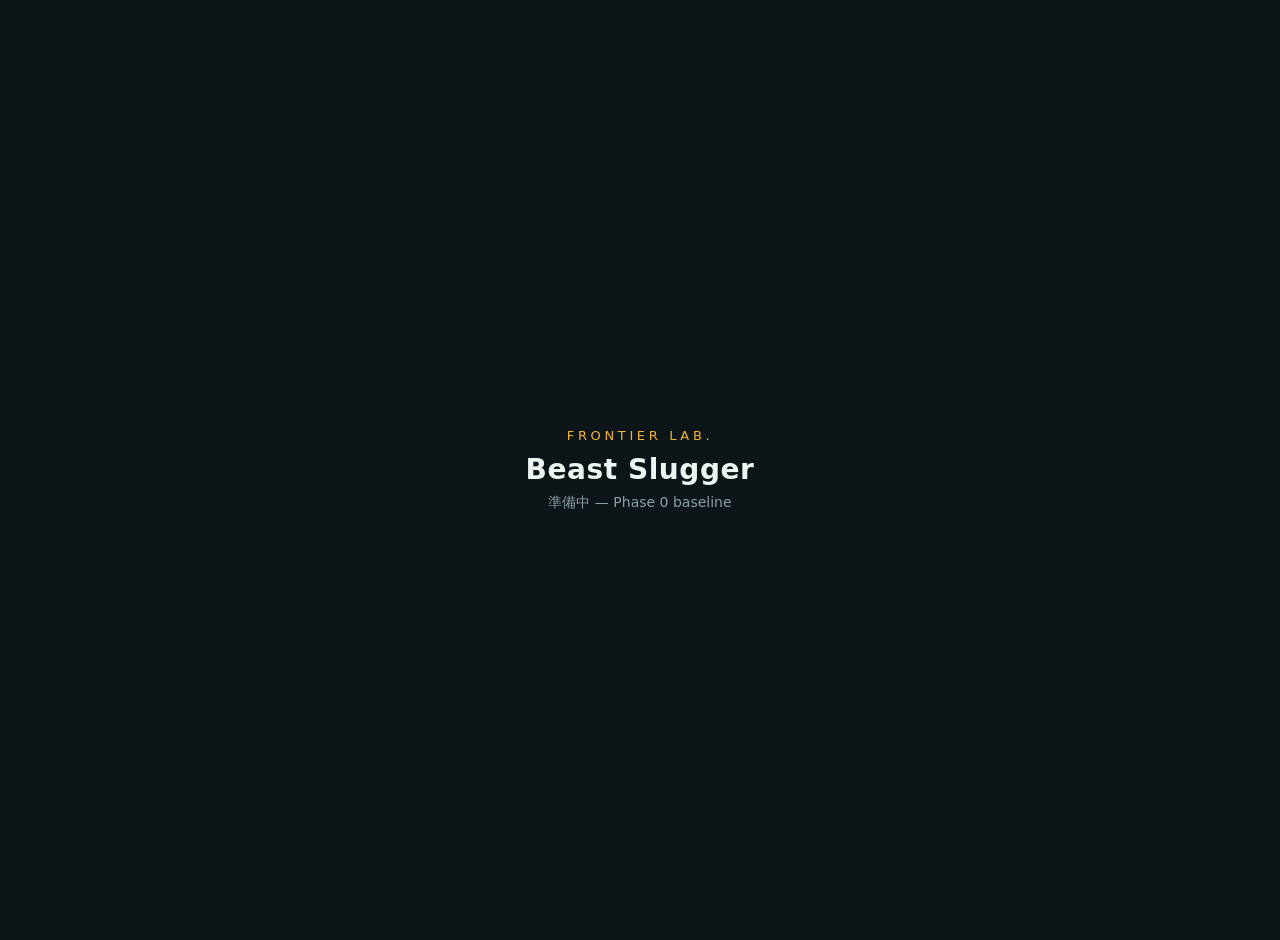
==== index.html @ eab32099 "chore: baseline (phase 0)" ====
<!DOCTYPE html>
<html lang="ja">
<head>
<meta charset="UTF-8">
<meta name="viewport" content="width=device-width, initial-scale=1.0">
<title>Beast Slugger — FRONTIER LAB.</title>
<style>
  html,body{margin:0;height:100%;background:#0E1519;color:#EEF4F1;
    font-family:system-ui,-apple-system,"Hiragino Kaku Gothic ProN","Yu Gothic",sans-serif;}
  .center{height:100%;display:flex;flex-direction:column;align-items:center;
    justify-content:center;text-align:center;padding:20px;}
  .lab{letter-spacing:.28em;font-size:13px;color:#F2B33D;}
  .title{font-size:28px;font-weight:700;margin-top:10px;letter-spacing:.02em;}
  .note{font-size:14px;color:#8AA0A6;margin-top:8px;}
</style>
</head>
<body>
  <div class="center">
    <div class="lab">FRONTIER LAB.</div>
    <div class="title">Beast Slugger</div>
    <div class="note">準備中 — Phase 0 baseline</div>
  </div>
</body>
</html>
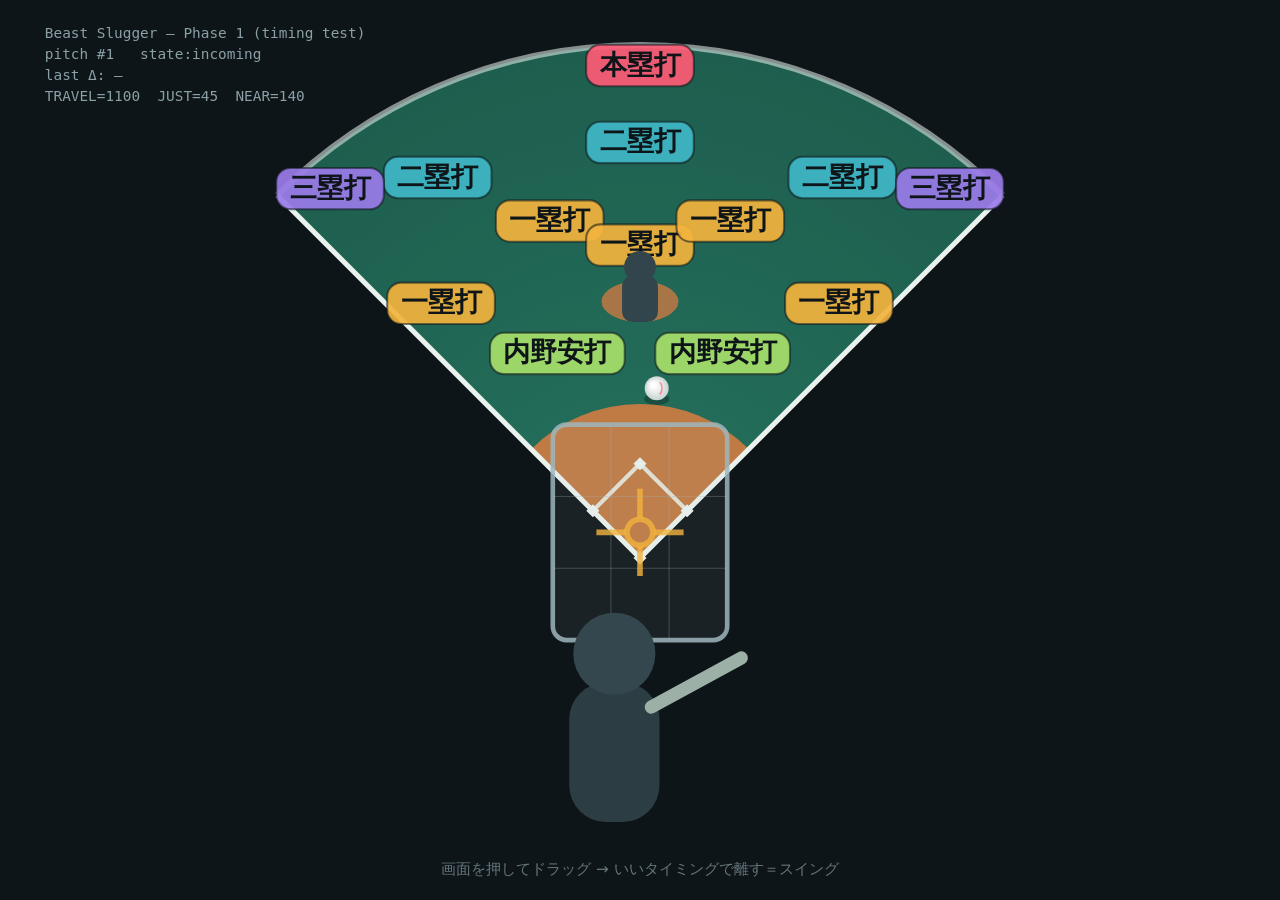
==== commit 6461297e: "feat: pitch + relative cursor + timing judge (phase 1)" ====
--- a/index.html
+++ b/index.html
@@ -2,23 +2,483 @@
 <html lang="ja">
 <head>
 <meta charset="UTF-8">
-<meta name="viewport" content="width=device-width, initial-scale=1.0">
+<meta name="viewport" content="width=device-width, initial-scale=1.0, maximum-scale=1.0, user-scalable=no, viewport-fit=cover">
 <title>Beast Slugger — FRONTIER LAB.</title>
 <style>
-  html,body{margin:0;height:100%;background:#0E1519;color:#EEF4F1;
+  html,body{margin:0;padding:0;height:100%;background:#0E1519;overflow:hidden;
+    -webkit-user-select:none;user-select:none;-webkit-tap-highlight-color:transparent;
     font-family:system-ui,-apple-system,"Hiragino Kaku Gothic ProN","Yu Gothic",sans-serif;}
-  .center{height:100%;display:flex;flex-direction:column;align-items:center;
-    justify-content:center;text-align:center;padding:20px;}
-  .lab{letter-spacing:.28em;font-size:13px;color:#F2B33D;}
-  .title{font-size:28px;font-weight:700;margin-top:10px;letter-spacing:.02em;}
-  .note{font-size:14px;color:#8AA0A6;margin-top:8px;}
+  #game{display:block;width:100vw;height:100vh;touch-action:none;}
 </style>
 </head>
 <body>
-  <div class="center">
-    <div class="lab">FRONTIER LAB.</div>
-    <div class="title">Beast Slugger</div>
-    <div class="note">準備中 — Phase 0 baseline</div>
-  </div>
+<canvas id="game"></canvas>
+<script>
+"use strict";
+
+/* ===== 調整用の数値（ここだけ触れば手応えが変わる）===== */
+const PITCH_TRAVEL_MS   = 1100; // 球が来てから到達するまでの時間(ms)。小さいほど速い＝難しい
+const JUST_WINDOW_MS    = 45;   // 「ジャスト」と判定するズレの幅(ms)。大きいほど甘い
+const NEAR_WINDOW_MS    = 140;  // 「ニアピン」と判定するズレの幅(ms)。これを超えると大外し
+const PITCH_INTERVAL_MS = 900;  // 1球終わってから次の球までの間隔(ms)
+/* ===================================================== */
+
+/* パネル配置（角度°・距離0〜1・種類）。Phase 2 で「着弾点→どのパネルか」の判定に再利用する。 */
+const PANELS = [
+  { type: 'ihit',   angle: -22, dist: 0.43 },
+  { type: 'ihit',   angle:  22, dist: 0.43 },
+  { type: 'single', angle: -38, dist: 0.63 },
+  { type: 'single', angle: -15, dist: 0.68 },
+  { type: 'single', angle:   0, dist: 0.61 },
+  { type: 'single', angle:  15, dist: 0.68 },
+  { type: 'single', angle:  38, dist: 0.63 },
+  { type: 'double', angle: -28, dist: 0.84 },
+  { type: 'double', angle:   0, dist: 0.81 },
+  { type: 'double', angle:  28, dist: 0.84 },
+  { type: 'triple', angle: -40, dist: 0.94 },
+  { type: 'triple', angle:  40, dist: 0.94 },
+  { type: 'hr',     angle:   0, dist: 0.96 },
+];
+
+/* パネル種類の表示名と色 */
+const PANEL_STYLE = {
+  ihit:   { label: '内野安打', color: '#A6E06A' },
+  single: { label: '一塁打',   color: '#F2B33D' },
+  double: { label: '二塁打',   color: '#3FB7C6' },
+  triple: { label: '三塁打',   color: '#9B7BEA' },
+  hr:     { label: '本塁打',   color: '#FF5C77' },
+};
+
+/* 配色 */
+const C = {
+  bg:'#0E1519', grassA:'#24705C', grassB:'#1E5E4E', dirt:'#C07A43',
+  line:'#EAF2EE', text:'#EEF4F1', accent:'#F2B33D', sub:'#8AA0A6',
+  just:'#A6E06A', near:'#3FB7C6', miss:'#FF5C77', taken:'#8AA0A6',
+  ball:'#F4F7F5', zone:'#9FB7BD'
+};
+
+/* 見逃しの締め切り：理想の瞬間からこの時間を過ぎても離さなければ「見逃し」(ms) */
+const TAKEN_AFTER_MS = NEAR_WINDOW_MS + 240;
+
+/* ---------- セットアップ ---------- */
+const canvas = document.getElementById('game');
+const ctx = canvas.getContext('2d');
+
+let W = 0, H = 0;                 // 描画サイズ(CSSピクセル)
+let cx = 0, apexY = 0, R = 0;    // ホーム中心X・ホームY(扇の頂点)・扇の半径
+let home = { x:0, y:0 };
+let zoneCX = 0, zoneCY = 0, zoneW = 0, zoneH = 0; // ストライクゾーン枠
+let batterY = 0;
+let cursor = null;               // 照準カーソル {x,y}
+
+function resize(){
+  W = window.innerWidth; H = window.innerHeight;
+  const dpr = Math.min(window.devicePixelRatio || 1, 3);
+  canvas.width  = Math.round(W * dpr);
+  canvas.height = Math.round(H * dpr);
+  canvas.style.width  = W + 'px';
+  canvas.style.height = H + 'px';
+  ctx.setTransform(dpr, 0, 0, dpr, 0, 0);
+  computeLayout();
+}
+
+function computeLayout(){
+  cx = W / 2;
+  apexY = H * 0.62;                 // ホームベース＝扇の頂点
+  home = { x: cx, y: apexY };
+  const topMargin  = H * 0.05;
+  const sideMargin = W * 0.06;
+  const vertRoom  = apexY - topMargin;
+  const horizRoom = (W / 2 - sideMargin) / Math.sin(Math.PI / 4); // ±45°が画面幅に収まる半径
+  R = Math.max(60, Math.min(vertRoom, horizRoom));
+  zoneW = R * 0.34; zoneH = R * 0.42;
+  zoneCX = cx; zoneCY = apexY - R * 0.05;   // ゾーン枠はホームのすぐ手前に浮かべる
+  batterY = apexY + (H - apexY) * 0.46;     // バッターは扇の頂点の下（手前）
+  if(!cursor) cursor = { x: zoneCX, y: zoneCY };
+  else { cursor.x = clampCurX(cursor.x); cursor.y = clampCurY(cursor.y); }
+}
+
+/* ---------- 小道具 ---------- */
+const clamp = (v,a,b)=> v<a?a : v>b?b : v;
+const lerp  = (a,b,t)=> a + (b-a)*t;
+const easeOut = t => 1 - Math.pow(1-t, 3);
+const clampCurX = x => clamp(x, zoneCX - zoneW*1.9, zoneCX + zoneW*1.9);
+const clampCurY = y => clamp(y, zoneCY - zoneH*1.9, zoneCY + zoneH*1.6);
+
+/* (角度°, 距離0〜1) → 画面座標。角度0=真上、左がマイナス。解像度非依存。 */
+function polar(angleDeg, dist){
+  const a = angleDeg * Math.PI/180;
+  return { x: home.x + Math.sin(a) * dist * R,
+           y: home.y - Math.cos(a) * dist * R };
+}
+/* (角度°) を canvas の弧の角度に変換 */
+function arcAngle(angleDeg){
+  const a = angleDeg * Math.PI/180;
+  return Math.atan2(-Math.cos(a), Math.sin(a));
+}
+
+/* ---------- ゲーム状態 ---------- */
+const PITCHER_DIST = 0.52;       // ピッチャー（球の出どころ）の奥行き
+let state = 'pre';               // 'pre' | 'incoming' | 'resolved'
+let pitchStart = 0;              // 今の球が始まった時刻(performance.now)
+let nextPitchAt = 0;             // 次の球を投げる時刻
+let resolveAt = 0;               // 結果が出た時刻
+let ballStart = {x:0,y:0};       // 球の出発点
+let ballTarget = {x:0,y:0};      // 球の到達点（コースは毎回散らばる）
+let ball = {x:0,y:0,r:0};        // 球の現在位置
+let swung = false;               // この球で既に振ったか
+let pitchCount = 0;
+let result = null;               // {kind, delta, dir} kind: just|near|miss|taken
+let swingAnimStart = -1e9;       // バットを振った時刻（演出用）
+
+let now = 0;
+
+function startPitch(t){
+  pitchCount++;
+  state = 'incoming';
+  pitchStart = t;
+  swung = false;
+  ballStart = polar(0, PITCHER_DIST);
+  // コース散らばり：ゾーン中心からズレる（内外どちらにも来る）
+  const sx = (Math.random()*2 - 1) * zoneW * 0.62;
+  const sy = (Math.random()*2 - 1) * zoneH * 0.62;
+  ballTarget = { x: zoneCX + sx, y: zoneCY + sy };
+  ball = { x: ballStart.x, y: ballStart.y, r: R*0.012 };
+}
+
+function resolve(t, res){
+  state = 'resolved';
+  resolveAt = t;
+  result = res;
+  nextPitchAt = t + PITCH_INTERVAL_MS;
+}
+
+/* 離す＝スイング。タイミングのズレ(ms)で3段階判定 */
+function judgeSwing(t){
+  const delta = (t - pitchStart) - PITCH_TRAVEL_MS; // <0:早い  >0:遅い
+  const ad = Math.abs(delta);
+  let kind, dir = delta < 0 ? 'early' : 'late';
+  if(ad <= JUST_WINDOW_MS){ kind = 'just'; dir = null; }
+  else if(ad <= NEAR_WINDOW_MS){ kind = 'near'; }
+  else { kind = 'miss'; }
+  swung = true;
+  swingAnimStart = t;
+  resolve(t, { kind, delta, dir });
+}
+
+/* ---------- 入力（タッチ／マウス共通：相対モード）---------- */
+let dragging = false, lastX = 0, lastY = 0;
+
+function pointFrom(e){ return { x: e.clientX, y: e.clientY }; }
+
+function onDown(e){
+  e.preventDefault();
+  const p = pointFrom(e);
+  dragging = true; lastX = p.x; lastY = p.y;
+  try { canvas.setPointerCapture(e.pointerId); } catch(_){}
+}
+function onMove(e){
+  if(!dragging) return;
+  e.preventDefault();
+  const p = pointFrom(e);
+  // 動かした「ぶん」だけカーソルを動かす（指の位置にワープしない）
+  cursor.x = clampCurX(cursor.x + (p.x - lastX));
+  cursor.y = clampCurY(cursor.y + (p.y - lastY));
+  lastX = p.x; lastY = p.y;
+}
+function onUp(e){
+  if(!dragging) return;
+  e.preventDefault();
+  dragging = false;
+  if(state === 'incoming' && !swung) judgeSwing(performance.now());
+}
+function onCancel(){ dragging = false; }
+
+canvas.addEventListener('pointerdown', onDown, { passive:false });
+window.addEventListener('pointermove', onMove, { passive:false });
+window.addEventListener('pointerup',   onUp,   { passive:false });
+window.addEventListener('pointercancel', onCancel, { passive:false });
+
+/* ---------- 更新 ---------- */
+function update(t){
+  if(state === 'pre'){
+    if(t >= nextPitchAt) startPitch(t);
+  } else if(state === 'incoming'){
+    const p = (t - pitchStart) / PITCH_TRAVEL_MS;       // p=1 が「理想の瞬間」
+    const pd = clamp(p, 0, 1.3);
+    ball.x = lerp(ballStart.x, ballTarget.x, pd);
+    ball.y = lerp(ballStart.y, ballTarget.y, pd);
+    ball.r = lerp(R*0.012, R*0.034, clamp(p,0,1));
+    if(t - pitchStart > PITCH_TRAVEL_MS + TAKEN_AFTER_MS){
+      resolve(t, { kind:'taken', delta:null, dir:null });   // 振らず通過＝見逃し
+    }
+  } else if(state === 'resolved'){
+    if(t >= nextPitchAt) startPitch(t);
+  }
+}
+
+/* ---------- 描画 ---------- */
+function drawField(){
+  ctx.fillStyle = C.bg;
+  ctx.fillRect(0,0,W,H);
+
+  // 芝（扇形）
+  const g = ctx.createRadialGradient(home.x, home.y, R*0.1, home.x, home.y, R);
+  g.addColorStop(0, C.grassA);
+  g.addColorStop(1, C.grassB);
+  ctx.fillStyle = g;
+  ctx.beginPath();
+  ctx.moveTo(home.x, home.y);
+  const L = polar(-45,1);
+  ctx.lineTo(L.x, L.y);
+  ctx.arc(home.x, home.y, R, arcAngle(-45), arcAngle(45), false);
+  ctx.closePath();
+  ctx.fill();
+
+  // 内野の土（ホーム近くの小さい扇）
+  ctx.fillStyle = C.dirt;
+  ctx.beginPath();
+  ctx.moveTo(home.x, home.y);
+  const dL = polar(-45,0.30);
+  ctx.lineTo(dL.x, dL.y);
+  ctx.arc(home.x, home.y, R*0.30, arcAngle(-45), arcAngle(45), false);
+  ctx.closePath();
+  ctx.fill();
+
+  // フェンスの弧
+  ctx.strokeStyle = 'rgba(234,242,238,0.55)';
+  ctx.lineWidth = Math.max(2, R*0.012);
+  ctx.beginPath();
+  ctx.arc(home.x, home.y, R, arcAngle(-45), arcAngle(45), false);
+  ctx.stroke();
+
+  // ファウルライン（チョーク）
+  ctx.strokeStyle = C.line;
+  ctx.lineWidth = Math.max(2, R*0.010);
+  ctx.beginPath();
+  const fL = polar(-45,1), fR = polar(45,1);
+  ctx.moveTo(home.x, home.y); ctx.lineTo(fL.x, fL.y);
+  ctx.moveTo(home.x, home.y); ctx.lineTo(fR.x, fR.y);
+  ctx.stroke();
+
+  // 内野のダイヤモンド（ライン＋ベース）
+  const first = polar(45,0.13), second = polar(0,0.13*1.414), third = polar(-45,0.13);
+  ctx.strokeStyle = 'rgba(234,242,238,0.85)';
+  ctx.lineWidth = Math.max(1.5, R*0.008);
+  ctx.beginPath();
+  ctx.moveTo(home.x, home.y);
+  ctx.lineTo(first.x, first.y); ctx.lineTo(second.x, second.y);
+  ctx.lineTo(third.x, third.y); ctx.closePath();
+  ctx.stroke();
+  const bs = Math.max(3, R*0.018);
+  ctx.fillStyle = C.line;
+  [home, first, second, third].forEach(b=>{
+    ctx.save(); ctx.translate(b.x,b.y); ctx.rotate(Math.PI/4);
+    ctx.fillRect(-bs/2,-bs/2,bs,bs); ctx.restore();
+  });
+}
+
+function drawPanels(){
+  const fs = Math.max(9, R*0.052);
+  ctx.font = '600 ' + fs + 'px system-ui, sans-serif';
+  ctx.textAlign = 'center';
+  ctx.textBaseline = 'middle';
+  PANELS.forEach(p=>{
+    const st = PANEL_STYLE[p.type];
+    const pos = polar(p.angle, p.dist);
+    const label = st.label;
+    const tw = ctx.measureText(label).width;
+    const padX = fs*0.5, h = fs*1.55, w = tw + padX*2, rr = h*0.34;
+    const x = pos.x - w/2, y = pos.y - h/2;
+    // チップ
+    ctx.fillStyle = st.color;
+    ctx.globalAlpha = 0.92;
+    roundRect(x,y,w,h,rr); ctx.fill();
+    ctx.globalAlpha = 1;
+    ctx.strokeStyle = 'rgba(14,21,25,0.55)';
+    ctx.lineWidth = Math.max(1, R*0.004);
+    roundRect(x,y,w,h,rr); ctx.stroke();
+    // ラベル
+    ctx.fillStyle = '#0E1519';
+    ctx.fillText(label, pos.x, pos.y + fs*0.04);
+  });
+}
+
+function drawPitcher(){
+  const pos = polar(0, PITCHER_DIST);
+  // マウンド
+  ctx.fillStyle = 'rgba(192,122,67,0.85)';
+  ctx.beginPath();
+  ctx.ellipse(pos.x, pos.y + R*0.02, R*0.075, R*0.04, 0, 0, Math.PI*2);
+  ctx.fill();
+  // 仮図形（丸＋四角）
+  const s = R*0.05;
+  ctx.fillStyle = '#33454C';
+  roundRect(pos.x - s*0.7, pos.y - s*0.6, s*1.4, s*1.8, s*0.4); ctx.fill();
+  ctx.beginPath();
+  ctx.arc(pos.x, pos.y - s*0.95, s*0.62, 0, Math.PI*2);
+  ctx.fill();
+}
+
+function drawZone(){
+  const x = zoneCX - zoneW/2, y = zoneCY - zoneH/2;
+  ctx.fillStyle = 'rgba(159,183,189,0.08)';
+  roundRect(x, y, zoneW, zoneH, zoneW*0.08); ctx.fill();
+  ctx.strokeStyle = 'rgba(159,183,189,0.85)';
+  ctx.lineWidth = Math.max(1.5, R*0.009);
+  roundRect(x, y, zoneW, zoneH, zoneW*0.08); ctx.stroke();
+  // 3x3 の薄い格子
+  ctx.strokeStyle = 'rgba(159,183,189,0.30)';
+  ctx.lineWidth = 1;
+  for(let i=1;i<3;i++){
+    ctx.beginPath(); ctx.moveTo(x + zoneW*i/3, y); ctx.lineTo(x + zoneW*i/3, y+zoneH); ctx.stroke();
+    ctx.beginPath(); ctx.moveTo(x, y + zoneH*i/3); ctx.lineTo(x+zoneW, y + zoneH*i/3); ctx.stroke();
+  }
+}
+
+function drawBall(){
+  let alpha = 1;
+  if(state === 'resolved') alpha = clamp(1 - (now - resolveAt)/350, 0, 1);
+  if(state === 'pre' || alpha <= 0) return;
+  ctx.globalAlpha = alpha;
+  // 影
+  ctx.fillStyle = 'rgba(0,0,0,0.28)';
+  ctx.beginPath();
+  ctx.ellipse(ball.x, ball.y + ball.r*0.9, ball.r*1.05, ball.r*0.5, 0, 0, Math.PI*2);
+  ctx.fill();
+  // 球
+  const bg = ctx.createRadialGradient(ball.x - ball.r*0.3, ball.y - ball.r*0.3, ball.r*0.2, ball.x, ball.y, ball.r);
+  bg.addColorStop(0, '#FFFFFF');
+  bg.addColorStop(1, '#C9D3D0');
+  ctx.fillStyle = bg;
+  ctx.beginPath();
+  ctx.arc(ball.x, ball.y, ball.r, 0, Math.PI*2);
+  ctx.fill();
+  ctx.strokeStyle = 'rgba(255,92,119,0.7)';
+  ctx.lineWidth = Math.max(1, ball.r*0.12);
+  ctx.beginPath();
+  ctx.arc(ball.x - ball.r*0.35, ball.y, ball.r*0.8, -0.7, 0.7);
+  ctx.stroke();
+  ctx.globalAlpha = 1;
+}
+
+function drawCursor(){
+  const s = R*0.085;
+  ctx.strokeStyle = dragging ? C.accent : 'rgba(242,179,61,0.8)';
+  ctx.lineWidth = Math.max(2, R*0.011);
+  ctx.beginPath();
+  ctx.moveTo(cursor.x - s, cursor.y); ctx.lineTo(cursor.x - s*0.32, cursor.y);
+  ctx.moveTo(cursor.x + s*0.32, cursor.y); ctx.lineTo(cursor.x + s, cursor.y);
+  ctx.moveTo(cursor.x, cursor.y - s); ctx.lineTo(cursor.x, cursor.y - s*0.32);
+  ctx.moveTo(cursor.x, cursor.y + s*0.32); ctx.lineTo(cursor.x, cursor.y + s);
+  ctx.stroke();
+  ctx.beginPath();
+  ctx.arc(cursor.x, cursor.y, s*0.30, 0, Math.PI*2);
+  ctx.stroke();
+}
+
+function drawBatter(){
+  const x = cx - R*0.05, y = batterY;
+  const s = R*0.16;
+  // 体（仮図形）
+  ctx.fillStyle = '#2C3D44';
+  roundRect(x - s*0.55, y - s*0.4, s*1.1, s*1.7, s*0.45); ctx.fill();
+  // 頭
+  ctx.fillStyle = '#34474E';
+  ctx.beginPath(); ctx.arc(x, y - s*0.75, s*0.5, 0, Math.PI*2); ctx.fill();
+  // バット（振り演出）
+  const prog = clamp((now - swingAnimStart)/220, 0, 1);
+  const swinging = prog < 1;
+  const ang = swinging ? lerp(-0.5, 2.0, easeOut(prog)) : -0.5; // 待機:後ろ → 振り抜き
+  const hx = x + s*0.45, hy = y - s*0.1;
+  ctx.save();
+  ctx.translate(hx, hy);
+  ctx.rotate(ang);
+  ctx.strokeStyle = swinging ? C.accent : '#9DB0A8';
+  ctx.lineWidth = Math.max(3, s*0.16);
+  ctx.lineCap = 'round';
+  ctx.beginPath(); ctx.moveTo(0,0); ctx.lineTo(s*1.25, 0); ctx.stroke();
+  ctx.restore();
+}
+
+function drawHUD(){
+  // 中央：判定の大きな文字（このフェーズ限定のデバッグ表示。Phase 2 で打球結果に置き換わる）
+  if(state === 'resolved' && result){
+    const map = {
+      just:  { txt:'ジャスト！', col:C.just },
+      near:  { txt:'ニアピン',   col:C.near },
+      miss:  { txt:'大外し',     col:C.miss },
+      taken: { txt:'見逃し',     col:C.taken },
+    };
+    const m = map[result.kind];
+    const pop = easeOut(clamp((now - resolveAt)/160, 0, 1));
+    const big = (H*0.062) * (0.7 + 0.3*pop);
+    ctx.save();
+    ctx.globalAlpha = 0.45 + 0.55*pop;
+    ctx.textAlign = 'center'; ctx.textBaseline = 'middle';
+    ctx.fillStyle = m.col;
+    ctx.font = '800 ' + big + 'px system-ui, sans-serif';
+    ctx.fillText(m.txt, cx, H*0.30);
+    // 早い／遅い（補助）
+    if(result.dir){
+      ctx.fillStyle = C.text;
+      ctx.font = '600 ' + (H*0.028) + 'px system-ui, sans-serif';
+      ctx.fillText(result.dir === 'early' ? '早い' : '遅い', cx, H*0.30 + big*0.78);
+    }
+    ctx.restore();
+  }
+
+  // 左上：デバッグ表示
+  const fs = Math.max(11, H*0.016);
+  ctx.textAlign = 'left'; ctx.textBaseline = 'top';
+  ctx.font = '500 ' + fs + 'px ui-monospace, monospace';
+  ctx.fillStyle = C.sub;
+  const lines = [
+    'Beast Slugger — Phase 1 (timing test)',
+    'pitch #' + pitchCount + '   state:' + state,
+    'last Δ: ' + (result && result.delta!=null ? (result.delta>0?'+':'') + Math.round(result.delta) + 'ms' : '—'),
+    'TRAVEL=' + PITCH_TRAVEL_MS + '  JUST=' + JUST_WINDOW_MS + '  NEAR=' + NEAR_WINDOW_MS,
+  ];
+  lines.forEach((ln,i)=> ctx.fillText(ln, W*0.035, H*0.03 + i*fs*1.45));
+
+  // 下：操作ヒント（薄く）
+  ctx.textAlign = 'center'; ctx.textBaseline = 'bottom';
+  ctx.fillStyle = 'rgba(138,160,166,0.7)';
+  ctx.font = '500 ' + Math.max(11, H*0.017) + 'px system-ui, sans-serif';
+  ctx.fillText('画面を押してドラッグ → いいタイミングで離す＝スイング', cx, H*0.975);
+}
+
+function roundRect(x,y,w,h,r){
+  r = Math.min(r, w/2, h/2);
+  ctx.beginPath();
+  ctx.moveTo(x+r,y);
+  ctx.arcTo(x+w,y,x+w,y+h,r);
+  ctx.arcTo(x+w,y+h,x,y+h,r);
+  ctx.arcTo(x,y+h,x,y,r);
+  ctx.arcTo(x,y,x+w,y,r);
+  ctx.closePath();
+}
+
+/* ---------- メインループ ---------- */
+function frame(t){
+  now = t;
+  update(t);
+  drawField();
+  drawPanels();
+  drawPitcher();
+  drawZone();
+  drawBall();
+  drawCursor();
+  drawBatter();
+  drawHUD();
+  requestAnimationFrame(frame);
+}
+
+window.addEventListener('resize', resize);
+window.addEventListener('orientationchange', resize);
+resize();
+nextPitchAt = performance.now() + 700;   // 最初の球まで少し待つ
+requestAnimationFrame(frame);
+</script>
 </body>
 </html>
